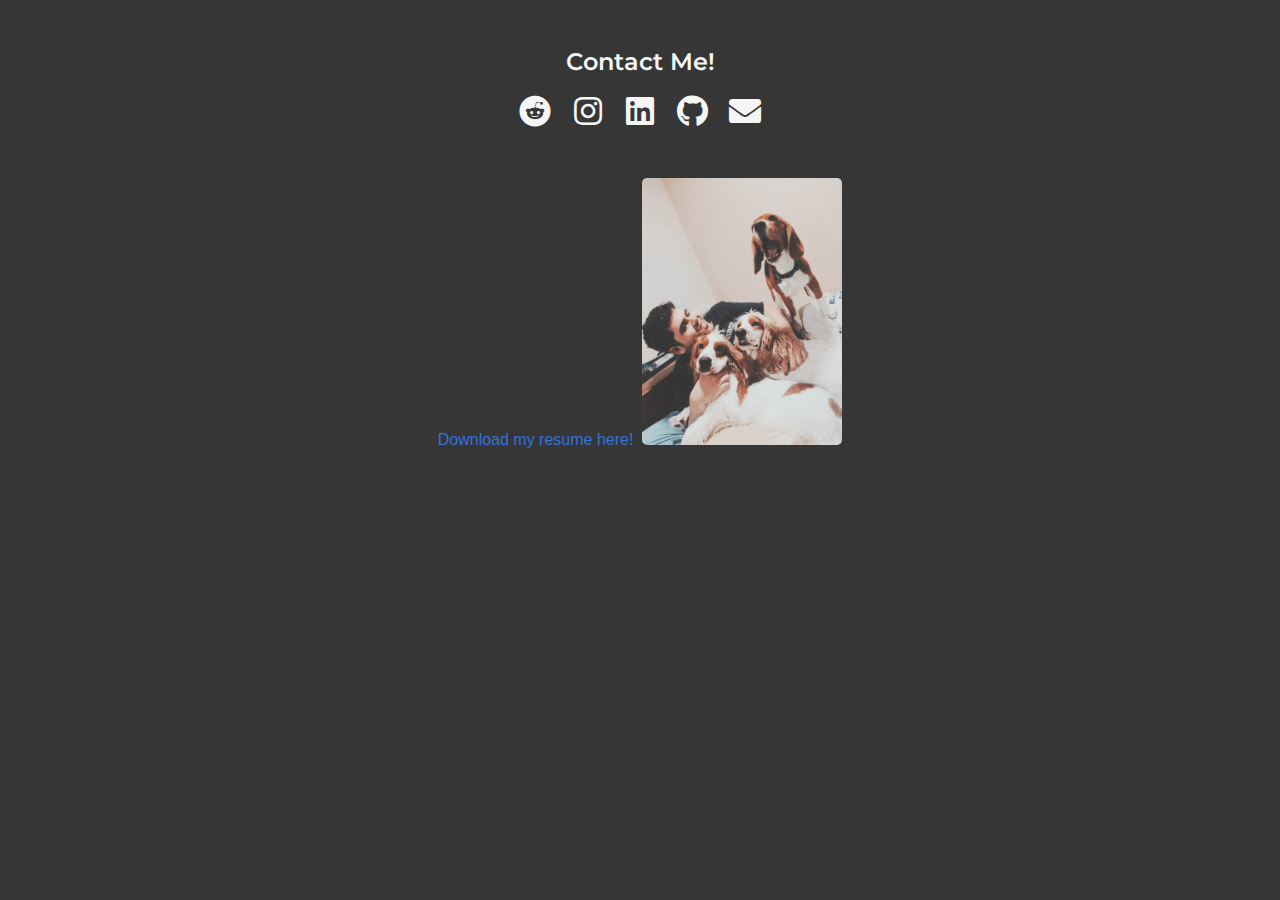
==== index.html @ 5aafd56a "Create index.html" ====
<!DOCTYPE html>
<html lang="en" class="dark">
<head>
   <meta charset="UTF-8">
   <meta name="viewport" content="width=device-width, initial-scale=1.0">
   <title>Oscar Gonzalez</title>
   <link rel="stylesheet" href="icons/font-awesome/css/all.css"/>
   <link rel="stylesheet" href="styles/bulma/css/bulma.css" />
   <link rel="stylesheet" href="styles/main.css" />
</head>
<body>
    <!--navbar-->
    <!-- <nav class="navbar dark" aria-label="main navigation">
        <div class="navbar-end dark">
            <div class="navbar item dark mx-3 my-5">
                <a href="es" class="dark">
                    <span class="icon is-medium">
                        <img src="icons/espana.png"></img>
                    </span>
                </a>
            </div>
            <div class="navbar item dark mx-3 my-5">
                <a href="index" class="dark">
                    <span class="icon is-medium">
                        <img src="icons/estados-unidos-de-america.png"></img>
                    </span>
                </a>
            </div>
        </div>
    </nav> -->
    <!--content-->
    <!-- <div class="container is-fluid dark mt-6 content has-text-centered">
        <div class="columns mx-1">
            <div class="column">
                <div class="box has-background-grey-dark">
                    <h3 class="title has-text-light">Hi, my name is Oscar Gonzalez!</h3>
                    <div class="tile is-ancestor">
                        <article class="tile is-child notification contrast-primary">
                            <p class="is-medium has-text-light">I am an informatics enginner student at Universidad Cat&oacute;lica in Asunci&oacute;n-Paraguay. <br> I like learn new things, travel, take care of my dogs, be with my girlfriend, friends, family and enjoy every moment in my life.
                            Right now working at <strong><a href="mailto:oscargonzalez159@gmail.com">your company</a></strong>.
                            </p>
                        </article>
                    </div>
                </div>
            </div>
        </div>
        
        <div class="column mx-1">
            <div class="box has-background-grey-dark">
            <h3 class="title has-text-light">Skills & technologies</h3>
                    <div class="tile is-ancestor">
                        <article class="tile is-child notification contrast-primary">
                            <div class="columns">
                                <div class="column has-text-light">
                                    <li>
                                        GIT
                                    </li>
                                </div>
                                <div class="column has-text-light">
                                    <li>
                                        GitHub
                                    </li>
                                </div>
                                <div class="column has-text-light">
                                    <li>
                                        Jira
                                    </li>
                                </div>
                                <div class="column has-text-light">
                                    <li>
                                        Frontend
                                    </li>
                                </div>
                                <div class="column has-text-light">
                                    <li>
                                        Backend
                                    </li>
                                </div>
                            </div>
                            <div class="columns">
                                <div class="column has-text-light">
                                    <li>
                                        C/C++/C#
                                    </li>
                                </div>
                                <div class="column has-text-light">
                                    <li>
                                        Python
                                    </li>
                                </div>
                                <div class="column has-text-light">
                                    <li>
                                        Java
                                    </li>
                                </div>
                                <div class="column has-text-light">
                                    <li>
                                        VB.NET
                                    </li>
                                </div>
                                <div class="column has-text-light">
                                    <li>
                                        Javascript
                                    </li>
                                </div>
                            </div>
                            <div class="columns">
                                <div class="column has-text-light">
                                    <li>
                                        Django
                                    </li>
                                </div>
                                <div class="column has-text-light">
                                    <li>
                                        Code reviews
                                    </li>
                                </div>
                                <div class="column has-text-light">
                                    <li>
                                        Open Source
                                    </li>
                                </div>
                                <div class="column has-text-light">
                                    <li>
                                        SQL(PostgreSQL, SQL Server, MySQL)
                                    </li>
                                </div>
                                <div class="column has-text-light">
                                    <li>
                                        Google Firecloud
                                    </li>
                                </div>
                            </div>
                        </article>
                    </div>
                </div>
        </div> 
        <img class="rounded mt-5" src="images/3perrosyyo.jpeg" width="200" height="260">
    </div> -->
    <!--footer-->
    <footer class="footer dark">
        <div class="content has-text-centered">
            <h3 class="title has-text-light">Contact Me!</h3> 
            <a class="mx-3" href="https://www.reddit.com/user/OscarGonzalez97">
                <span class="icon has-text-light">
                    <i class="fab fa-reddit fa-2x"></i>
                </span>
            </a>
            <a class="mx-3" href="https://instagram.com/ooscargonzalez_">
                <span class="icon has-text-light">
                    <i class="fab fa-instagram fa-2x"></i>
                </span>
            </a>
            <a class="mx-3" href="https://www.linkedin.com/in/oscar-enrique-g-443304181/">
                <span class="icon has-text-light">
                    <i class="fab fa-linkedin fa-2x"></i>
                </span>
            </a>
            <a class="mx-3" href="https://github.com/OscarGonzalez97">
                <span class="icon has-text-light">
                    <i class="fab fa-github fa-2x"></i>
                </span>
            </a>
            <a class="mx-3" href="mailto:oscargonzalez159@gmail.com">
                <span class="icon has-text-light">
                    <i class="fas fa-envelope fa-2x"></i>
                </span>
            </a>
            <!-- <p class="is-small">
                Icons from <a href="https://www.flaticon.es/autores/freepik" title="Freepik">Freepik</a>
            </p> -->
            <br>
            <br>
            <a href="https://oscargonzalez.work/images/Oscar_Gonzalez-resumern.pdf" download="oscar_gonzalez_resume.pdf">Download my resume here! <i class="fas fa-file-user"></i> </a>
            <img class="rounded mt-5" src="images/3perrosyyo.jpeg" width="200" height="260">
        </div>
      </footer>
</body>
</html>
---- styles/main.css ----
@import url('https://fonts.googleapis.com/css2?family=Montserrat:wght@500&display=swap');
@import url('https://fonts.googleapis.com/css2?family=Inconsolata:wght@500&&display=swap');

.dark{
  background-color: rgb(54, 54, 54);
}

.contrast-primary{
  background-color:#56248b;
}

.fab:hover{
  color: rgb(0, 209, 178);
}
.fas:hover{
  color: rgb(0, 209, 178);
}

.rounded{
  border-radius: 5px;
}

.title{
  font-family: "Montserrat";
  border:5px;
}

p,li{
  font-family: "Inconsolata";
}
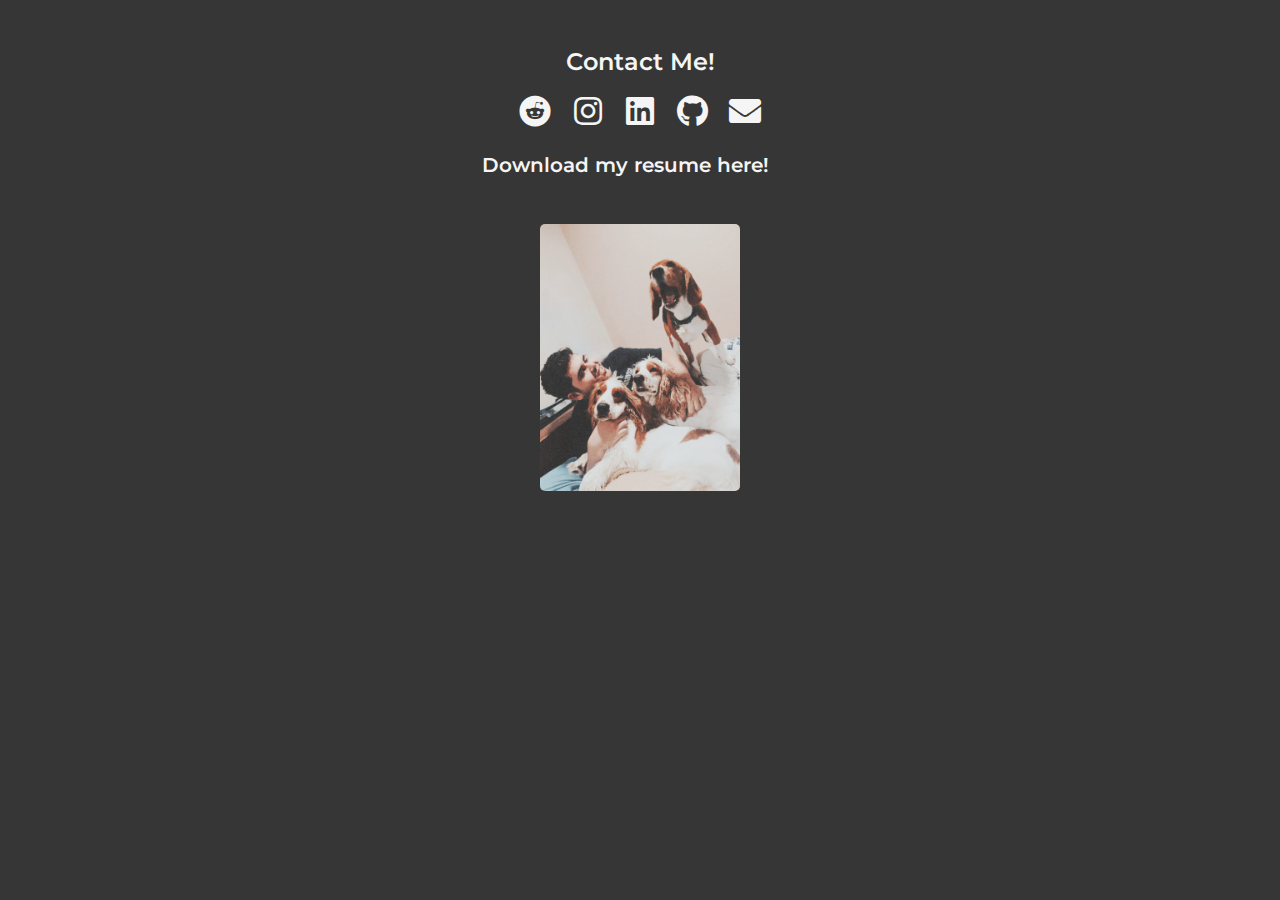
==== commit e8cfb5cf: "Update index.html" ====
--- a/index.html
+++ b/index.html
@@ -171,7 +171,7 @@
             </p> -->
             <br>
             <br>
-            <a href="https://oscargonzalez.work/images/Oscar_Gonzalez-resumern.pdf" download="oscar_gonzalez_resume.pdf">Download my resume here! <i class="fas fa-file-user"></i> </a>
+            <a href="https://oscargonzalez.work/images/Oscar_Gonzalez-resumern.pdf" download="oscar_gonzalez_resume.pdf"><h4 class="title has-text-light">Download my resume here! <span class="icon has-text-light"><i class="fas fa-file-user"></i></span> </h4></a>
             <img class="rounded mt-5" src="images/3perrosyyo.jpeg" width="200" height="260">
         </div>
       </footer>
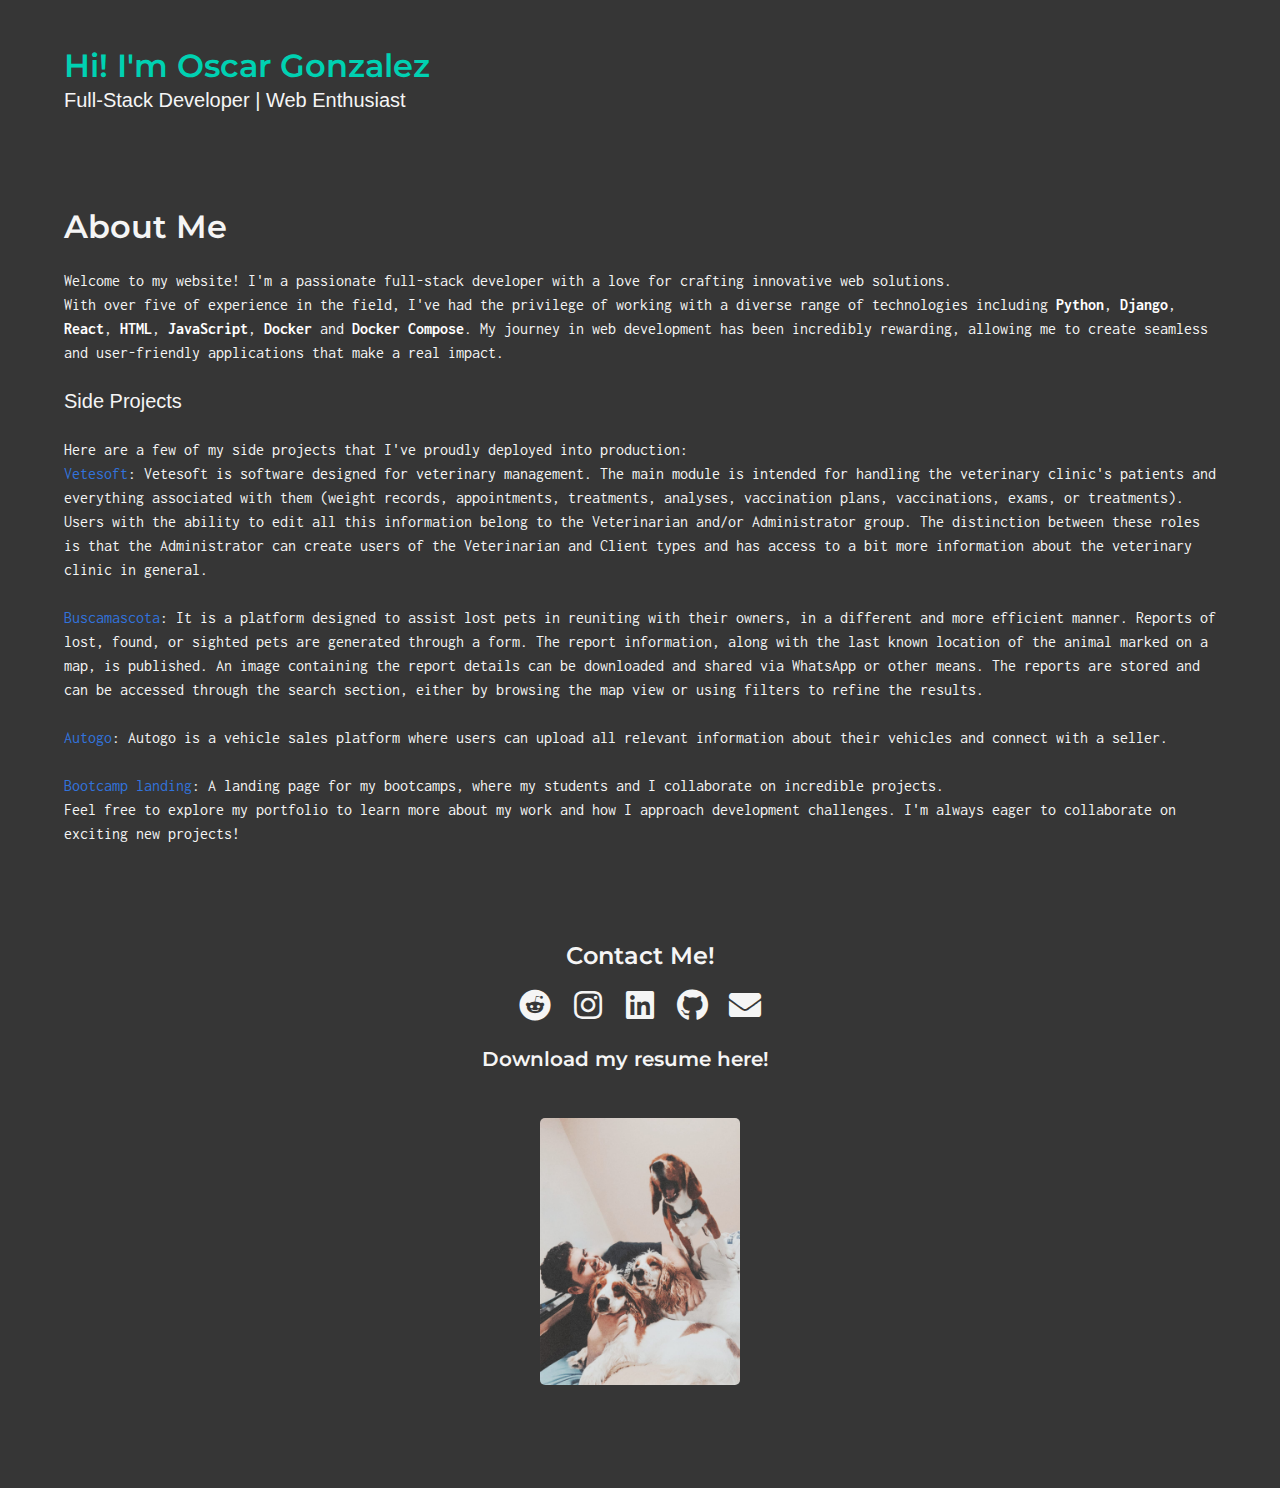
==== commit 19b163ff: "update website 2024" ====
--- a/index.html
+++ b/index.html
@@ -9,134 +9,49 @@
    <link rel="stylesheet" href="styles/main.css" />
 </head>
 <body>
-    <!--navbar-->
-    <!-- <nav class="navbar dark" aria-label="main navigation">
-        <div class="navbar-end dark">
-            <div class="navbar item dark mx-3 my-5">
-                <a href="es" class="dark">
-                    <span class="icon is-medium">
-                        <img src="icons/espana.png"></img>
-                    </span>
-                </a>
-            </div>
-            <div class="navbar item dark mx-3 my-5">
-                <a href="index" class="dark">
-                    <span class="icon is-medium">
-                        <img src="icons/estados-unidos-de-america.png"></img>
-                    </span>
-                </a>
+    <header class="hero">
+        <div class="hero-body">
+            <div class="container">
+                <h1 class="title has-text-primary">
+                    Hi! I'm Oscar Gonzalez
+                </h1>
+                <h2 class="subtitle has-text-light">
+                    Full-Stack Developer | Web Enthusiast
+                </h2>
             </div>
         </div>
-    </nav> -->
-    <!--content-->
-    <!-- <div class="container is-fluid dark mt-6 content has-text-centered">
-        <div class="columns mx-1">
-            <div class="column">
-                <div class="box has-background-grey-dark">
-                    <h3 class="title has-text-light">Hi, my name is Oscar Gonzalez!</h3>
-                    <div class="tile is-ancestor">
-                        <article class="tile is-child notification contrast-primary">
-                            <p class="is-medium has-text-light">I am an informatics enginner student at Universidad Cat&oacute;lica in Asunci&oacute;n-Paraguay. <br> I like learn new things, travel, take care of my dogs, be with my girlfriend, friends, family and enjoy every moment in my life.
-                            Right now working at <strong><a href="mailto:oscargonzalez159@gmail.com">your company</a></strong>.
-                            </p>
-                        </article>
-                    </div>
-                </div>
-            </div>
+    </header>
+    <section class="section">
+        <div class="container">
+            <h2 class="title has-text-light">About Me</h2>
+            <p class="has-text-light">Welcome to my website! I'm a passionate full-stack developer with a love for crafting innovative web solutions.</p>
+            
+            <p class="has-text-light">With over five of experience in the field, I've had the privilege of working with a diverse range of technologies including <strong class="has-text-white">Python</strong>, <strong class="has-text-white">Django</strong>, <strong class="has-text-white">React</strong>, <strong class="has-text-white">HTML</strong>, <strong class="has-text-white">JavaScript</strong>, <strong class="has-text-white">Docker</strong> and <strong class="has-text-white">Docker Compose</strong>. My journey in web development has been incredibly rewarding, allowing me to create seamless and user-friendly applications that make a real impact.</p>
+            <br/>
+            <h3 class="subtitle has-text-light">Side Projects</h3>
+            <p class="has-text-light">Here are a few of my side projects that I've proudly deployed into production:</p>
+            <ul>
+                <li class="has-text-light"><a href="https://vetesoft.com.py/" target="_blank">Vetesoft</a>:
+                    Vetesoft is software designed for veterinary management. The main module is intended for handling the veterinary clinic's patients and everything associated with them (weight records, appointments, treatments, analyses, vaccination plans, vaccinations, exams, or treatments). Users with the ability to edit all this information belong to the Veterinarian and/or Administrator group. The distinction between these roles is that the Administrator can create users of the Veterinarian and Client types and has access to a bit more information about the veterinary clinic in general.
+                </li>
+                <br/>
+                <li class="has-text-light"><a href="https://buscamascota.roshka.com/" target="_blank">Buscamascota</a>:
+                    It is a platform designed to assist lost pets in reuniting with their owners, in a different and more efficient manner.
+                    Reports of lost, found, or sighted pets are generated through a form. The report information, along with the last known location of the animal marked on a map, is published. An image containing the report details can be downloaded and shared via WhatsApp or other means. The reports are stored and can be accessed through the search section, either by browsing the map view or using filters to refine the results.
+                </li>
+                <br/>
+                <li class="has-text-light"><a href="https://autogo.com.py/" target="_blank">Autogo</a>:
+                    Autogo is a vehicle sales platform where users can upload all relevant information about their vehicles and connect with a seller.
+                </li>
+                <br/>
+                <li class="has-text-light"><a href="https://bootcamp-landing.vercel.app/" target="_blank">Bootcamp landing</a>:
+                    A landing page for my bootcamps, where my students and I collaborate on incredible projects. 
+                </li>
+            </ul>
+            
+            <p class="has-text-light">Feel free to explore my portfolio to learn more about my work and how I approach development challenges. I'm always eager to collaborate on exciting new projects!</p>
         </div>
-        
-        <div class="column mx-1">
-            <div class="box has-background-grey-dark">
-            <h3 class="title has-text-light">Skills & technologies</h3>
-                    <div class="tile is-ancestor">
-                        <article class="tile is-child notification contrast-primary">
-                            <div class="columns">
-                                <div class="column has-text-light">
-                                    <li>
-                                        GIT
-                                    </li>
-                                </div>
-                                <div class="column has-text-light">
-                                    <li>
-                                        GitHub
-                                    </li>
-                                </div>
-                                <div class="column has-text-light">
-                                    <li>
-                                        Jira
-                                    </li>
-                                </div>
-                                <div class="column has-text-light">
-                                    <li>
-                                        Frontend
-                                    </li>
-                                </div>
-                                <div class="column has-text-light">
-                                    <li>
-                                        Backend
-                                    </li>
-                                </div>
-                            </div>
-                            <div class="columns">
-                                <div class="column has-text-light">
-                                    <li>
-                                        C/C++/C#
-                                    </li>
-                                </div>
-                                <div class="column has-text-light">
-                                    <li>
-                                        Python
-                                    </li>
-                                </div>
-                                <div class="column has-text-light">
-                                    <li>
-                                        Java
-                                    </li>
-                                </div>
-                                <div class="column has-text-light">
-                                    <li>
-                                        VB.NET
-                                    </li>
-                                </div>
-                                <div class="column has-text-light">
-                                    <li>
-                                        Javascript
-                                    </li>
-                                </div>
-                            </div>
-                            <div class="columns">
-                                <div class="column has-text-light">
-                                    <li>
-                                        Django
-                                    </li>
-                                </div>
-                                <div class="column has-text-light">
-                                    <li>
-                                        Code reviews
-                                    </li>
-                                </div>
-                                <div class="column has-text-light">
-                                    <li>
-                                        Open Source
-                                    </li>
-                                </div>
-                                <div class="column has-text-light">
-                                    <li>
-                                        SQL(PostgreSQL, SQL Server, MySQL)
-                                    </li>
-                                </div>
-                                <div class="column has-text-light">
-                                    <li>
-                                        Google Firecloud
-                                    </li>
-                                </div>
-                            </div>
-                        </article>
-                    </div>
-                </div>
-        </div> 
-        <img class="rounded mt-5" src="images/3perrosyyo.jpeg" width="200" height="260">
-    </div> -->
+    </section>  
     <!--footer-->
     <footer class="footer dark">
         <div class="content has-text-centered">
@@ -171,7 +86,7 @@
             </p> -->
             <br>
             <br>
-            <a href="https://oscargonzalez.work/images/Oscar_Gonzalez-resumern.pdf" download="oscar_gonzalez_resume.pdf"><h4 class="title has-text-light">Download my resume here! <span class="icon has-text-light"><i class="fas fa-file-user"></i></span> </h4></a>
+            <a href="https://oscargonzalez.work/images/CV.pdf" download="oscar_gonzalez_resume.pdf"><h4 class="title has-text-light">Download my resume here! <span class="icon has-text-light"><i class="fas fa-file-user"></i></span> </h4></a>
             <img class="rounded mt-5" src="images/3perrosyyo.jpeg" width="200" height="260">
         </div>
       </footer>
--- a/styles/main.css
+++ b/styles/main.css
@@ -6,7 +6,7 @@
 }
 
 .contrast-primary{
-  background-color:#56248b;
+  background-color:rgb(214, 0, 0);
 }
 
 .fab:hover{
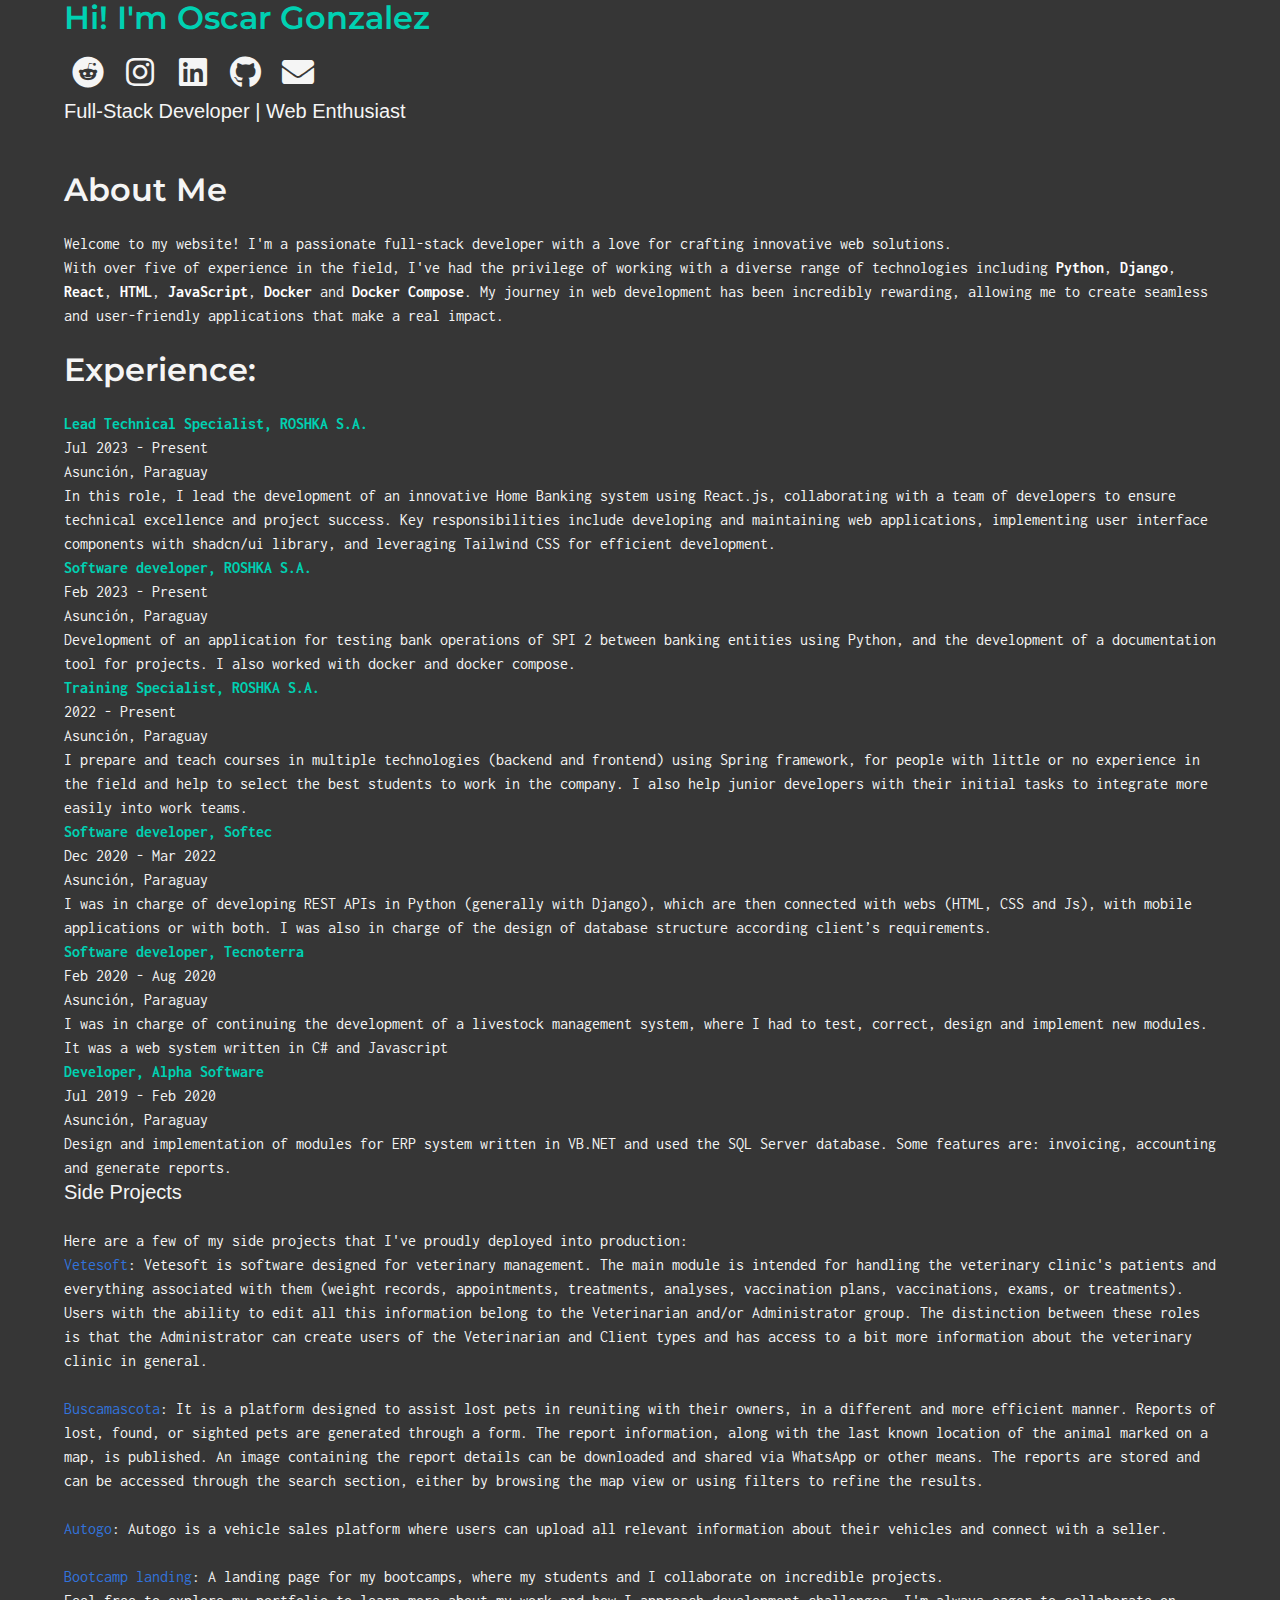
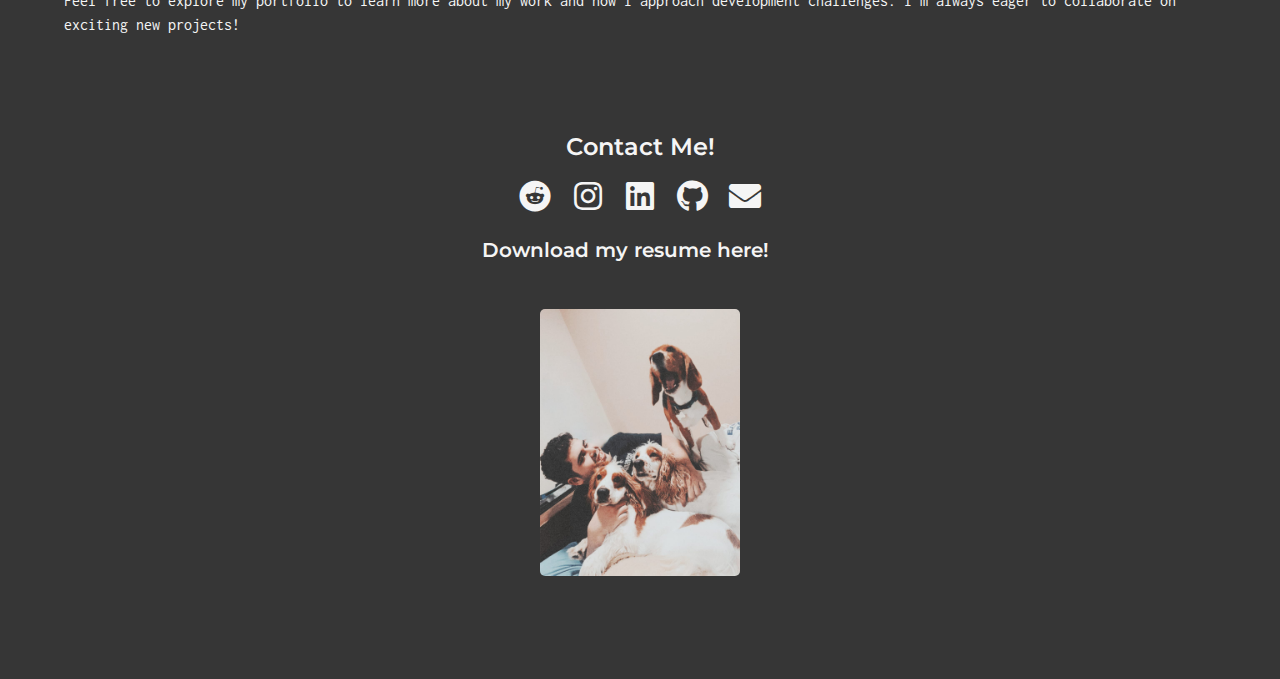
==== commit 68e95216: "se agrega experiencia" ====
--- a/index.html
+++ b/index.html
@@ -10,12 +10,37 @@
 </head>
 <body>
     <header class="hero">
-        <div class="hero-body">
+        <div class="hero-body p-0">
             <div class="container">
                 <h1 class="title has-text-primary">
                     Hi! I'm Oscar Gonzalez
                 </h1>
-                <h2 class="subtitle has-text-light">
+                <a class="mx-3" href="https://www.reddit.com/user/OscarGonzalez97">
+                    <span class="icon has-text-light">
+                        <i class="fab fa-reddit fa-2x"></i>
+                    </span>
+                </a>
+                <a class="mx-3" href="https://instagram.com/ooscargonzalez_">
+                    <span class="icon has-text-light">
+                        <i class="fab fa-instagram fa-2x"></i>
+                    </span>
+                </a>
+                <a class="mx-3" href="https://www.linkedin.com/in/oscar-enrique-g-443304181/">
+                    <span class="icon has-text-light">
+                        <i class="fab fa-linkedin fa-2x"></i>
+                    </span>
+                </a>
+                <a class="mx-3" href="https://github.com/OscarGonzalez97">
+                    <span class="icon has-text-light">
+                        <i class="fab fa-github fa-2x"></i>
+                    </span>
+                </a>
+                <a class="mx-3" href="mailto:oscargonzalez159@gmail.com">
+                    <span class="icon has-text-light">
+                        <i class="fas fa-envelope fa-2x"></i>
+                    </span>
+                </a>
+                <h2 class="subtitle has-text-light mt-2">
                     Full-Stack Developer | Web Enthusiast
                 </h2>
             </div>
@@ -28,6 +53,36 @@
             
             <p class="has-text-light">With over five of experience in the field, I've had the privilege of working with a diverse range of technologies including <strong class="has-text-white">Python</strong>, <strong class="has-text-white">Django</strong>, <strong class="has-text-white">React</strong>, <strong class="has-text-white">HTML</strong>, <strong class="has-text-white">JavaScript</strong>, <strong class="has-text-white">Docker</strong> and <strong class="has-text-white">Docker Compose</strong>. My journey in web development has been incredibly rewarding, allowing me to create seamless and user-friendly applications that make a real impact.</p>
             <br/>
+            <h2 class="title has-text-light">Experience:</h2>
+            <p class="has-text-light"><strong class="has-text-primary">Lead Technical Specialist, ROSHKA S.A.</strong><br>
+            Jul 2023 - Present<br>
+            Asunción, Paraguay<br>
+            In this role, I lead the development of an innovative Home Banking system using React.js, collaborating with a team of developers to ensure technical excellence and project success. Key responsibilities include developing and maintaining web applications, implementing user interface components with shadcn/ui library, and leveraging Tailwind CSS for efficient development.</p>
+            <p class="has-text-light"><strong class="has-text-primary">Software developer, ROSHKA S.A.</strong><br>
+            Feb 2023 - Present<br>
+            Asunción, Paraguay<br>
+            Development of an application for testing bank operations of SPI 2 between banking entities using Python, and the development of a documentation tool for projects. I also worked with docker and docker compose.</p>
+            <p class="has-text-light"><strong class="has-text-primary">Training Specialist, ROSHKA S.A.</strong><br>
+            2022 - Present<br>
+            Asunción, Paraguay<br>
+            I prepare and teach courses in multiple technologies (backend and frontend) using Spring framework, for people with little or no
+            experience in the field and help to select the best students to work in the company. I also help junior developers
+            with their initial tasks to integrate more easily into work teams.</p>
+            <p class="has-text-light"><strong class="has-text-primary">Software developer, Softec </strong><br>
+            Dec 2020 - Mar 2022<br>
+            Asunción, Paraguay<br>
+            I was in charge of developing REST APIs in Python (generally with Django), which are then connected with
+            webs (HTML, CSS and Js), with mobile applications or with both. I was also in charge of the design of database
+            structure according client’s requirements.</p>
+            <p class="has-text-light"><strong class="has-text-primary">Software developer, Tecnoterra </strong><br>
+            Feb 2020 - Aug 2020<br>
+            Asunción, Paraguay<br>
+            I was in charge of continuing the development of a livestock management system, where I had to test, correct, design and implement new modules. It was a web system written in C# and Javascript</p>
+            <p class="has-text-light"><strong class="has-text-primary">Developer, Alpha Software </strong><br>
+            Jul 2019 - Feb 2020<br>
+            Asunción, Paraguay<br>
+            Design and implementation of modules for ERP system written in VB.NET and used the SQL Server database.
+            Some features are: invoicing, accounting and generate reports.<br/>
             <h3 class="subtitle has-text-light">Side Projects</h3>
             <p class="has-text-light">Here are a few of my side projects that I've proudly deployed into production:</p>
             <ul>
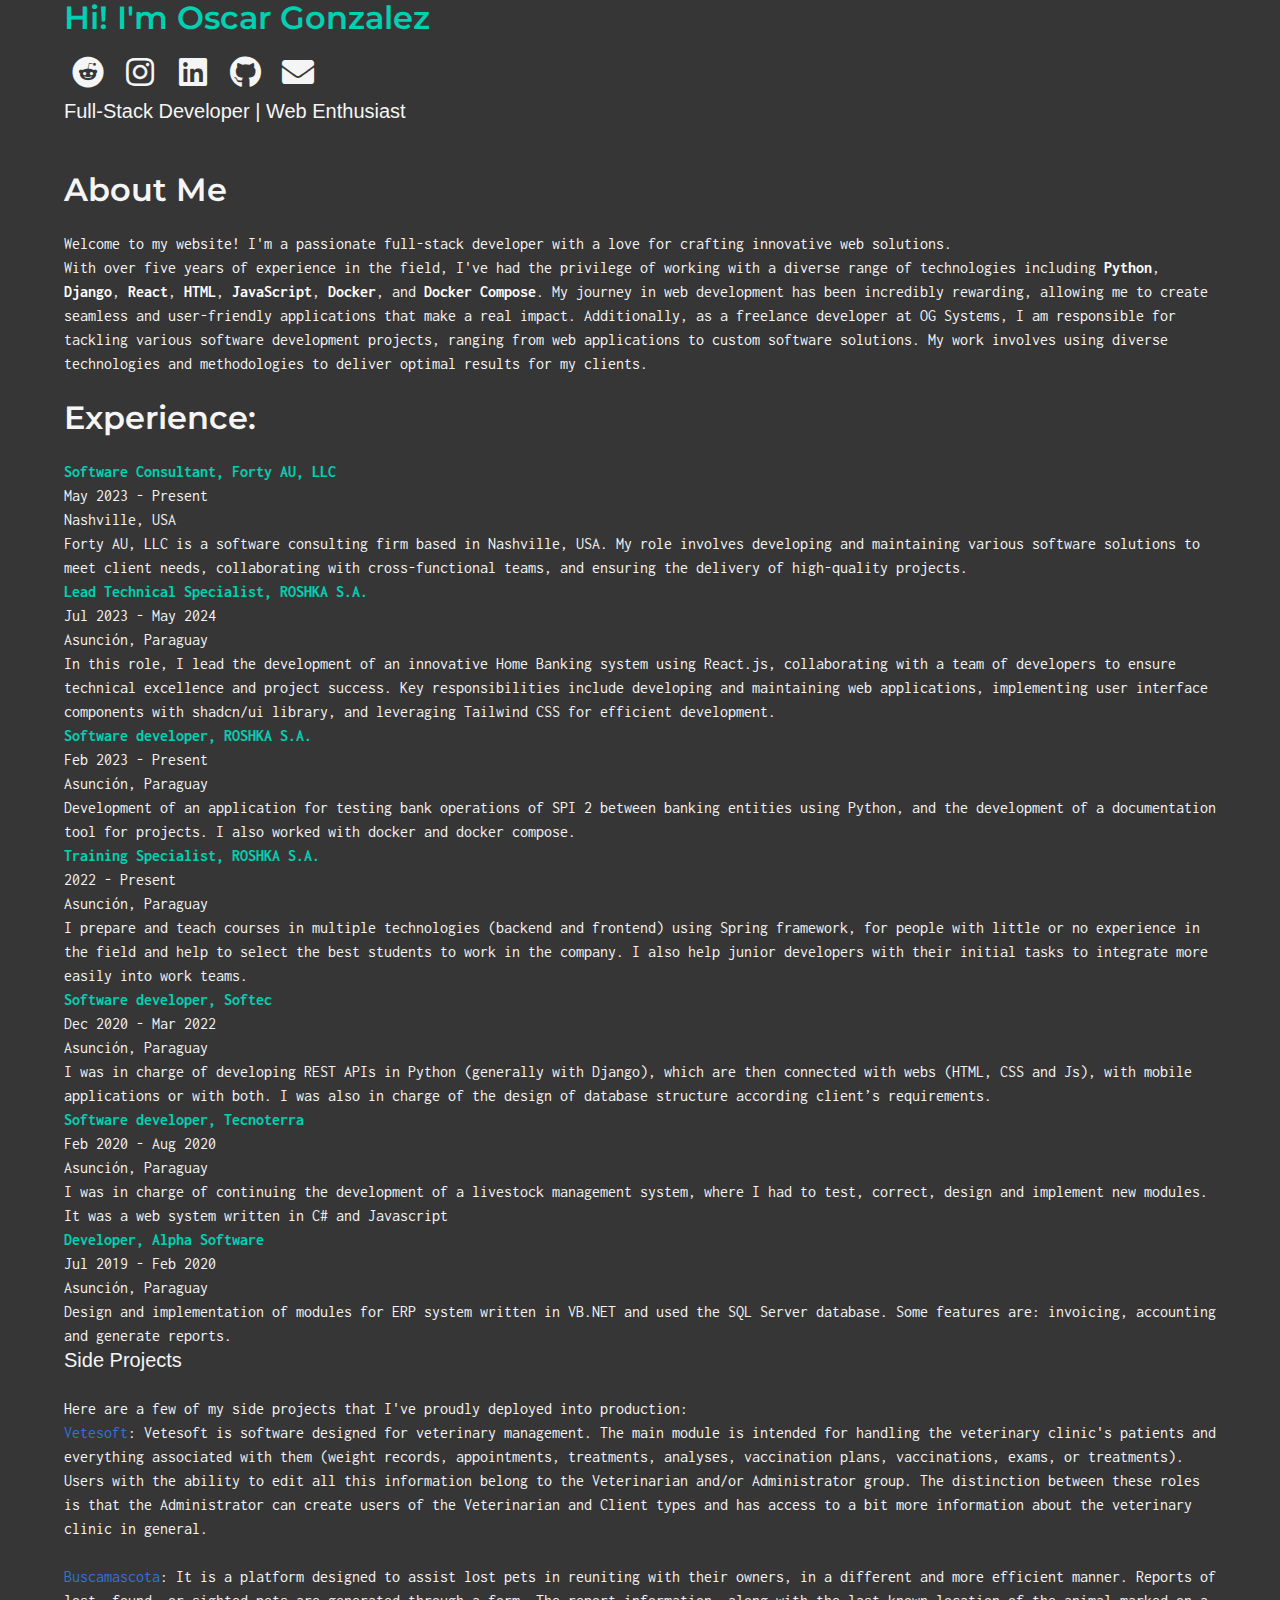
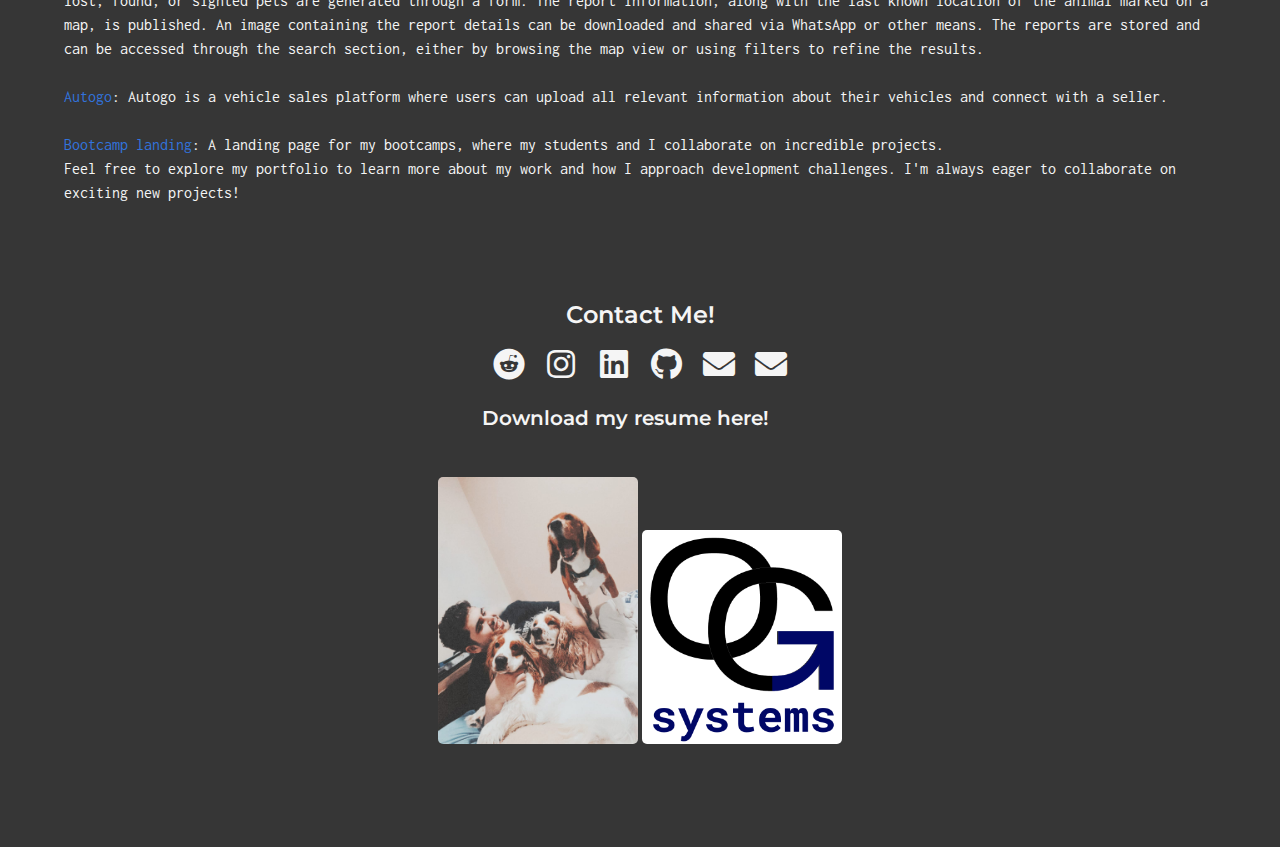
==== commit fd0194ca: "Update index.html" ====
--- a/index.html
+++ b/index.html
@@ -51,11 +51,17 @@
             <h2 class="title has-text-light">About Me</h2>
             <p class="has-text-light">Welcome to my website! I'm a passionate full-stack developer with a love for crafting innovative web solutions.</p>
             
-            <p class="has-text-light">With over five of experience in the field, I've had the privilege of working with a diverse range of technologies including <strong class="has-text-white">Python</strong>, <strong class="has-text-white">Django</strong>, <strong class="has-text-white">React</strong>, <strong class="has-text-white">HTML</strong>, <strong class="has-text-white">JavaScript</strong>, <strong class="has-text-white">Docker</strong> and <strong class="has-text-white">Docker Compose</strong>. My journey in web development has been incredibly rewarding, allowing me to create seamless and user-friendly applications that make a real impact.</p>
-            <br/>
+            <p class="has-text-light">With over five years of experience in the field, I've had the privilege of working with a diverse range of technologies including <strong class="has-text-white">Python</strong>, <strong class="has-text-white">Django</strong>, <strong class="has-text-white">React</strong>, <strong class="has-text-white">HTML</strong>, <strong class="has-text-white">JavaScript</strong>, <strong class="has-text-white">Docker</strong>, and <strong class="has-text-white">Docker Compose</strong>. My journey in web development has been incredibly rewarding, allowing me to create seamless and user-friendly applications that make a real impact. Additionally, as a freelance developer at OG Systems, I am responsible for tackling various software development projects, ranging from web applications to custom software solutions. My work involves using diverse technologies and methodologies to deliver optimal results for my clients.</p>
+
+           <br/>
             <h2 class="title has-text-light">Experience:</h2>
+           <p class="has-text-light"><strong class="has-text-primary">Software Consultant, Forty AU, LLC</strong><br>
+            May 2023 - Present<br>
+            Nashville, USA<br>
+           Forty AU, LLC is a software consulting firm based in Nashville, USA. My role involves developing and maintaining various software solutions to meet client needs, collaborating with cross-functional teams, and ensuring the delivery of high-quality projects.
+
             <p class="has-text-light"><strong class="has-text-primary">Lead Technical Specialist, ROSHKA S.A.</strong><br>
-            Jul 2023 - Present<br>
+            Jul 2023 - May 2024<br>
             Asunción, Paraguay<br>
             In this role, I lead the development of an innovative Home Banking system using React.js, collaborating with a team of developers to ensure technical excellence and project success. Key responsibilities include developing and maintaining web applications, implementing user interface components with shadcn/ui library, and leveraging Tailwind CSS for efficient development.</p>
             <p class="has-text-light"><strong class="has-text-primary">Software developer, ROSHKA S.A.</strong><br>
@@ -131,6 +137,11 @@
                     <i class="fab fa-github fa-2x"></i>
                 </span>
             </a>
+           <a class="mx-3" href="mailto:admin@ogsystems.online">
+                <span class="icon has-text-light">
+                    <i class="fas fa-envelope fa-2x"></i>
+                </span>
+            </a>
             <a class="mx-3" href="mailto:oscargonzalez159@gmail.com">
                 <span class="icon has-text-light">
                     <i class="fas fa-envelope fa-2x"></i>
@@ -143,6 +154,7 @@
             <br>
             <a href="https://oscargonzalez.work/images/CV.pdf" download="oscar_gonzalez_resume.pdf"><h4 class="title has-text-light">Download my resume here! <span class="icon has-text-light"><i class="fas fa-file-user"></i></span> </h4></a>
             <img class="rounded mt-5" src="images/3perrosyyo.jpeg" width="200" height="260">
+            <img class="rounded mt-5" src="images/ogsystems.png" width="200" height="260">
         </div>
       </footer>
 </body>
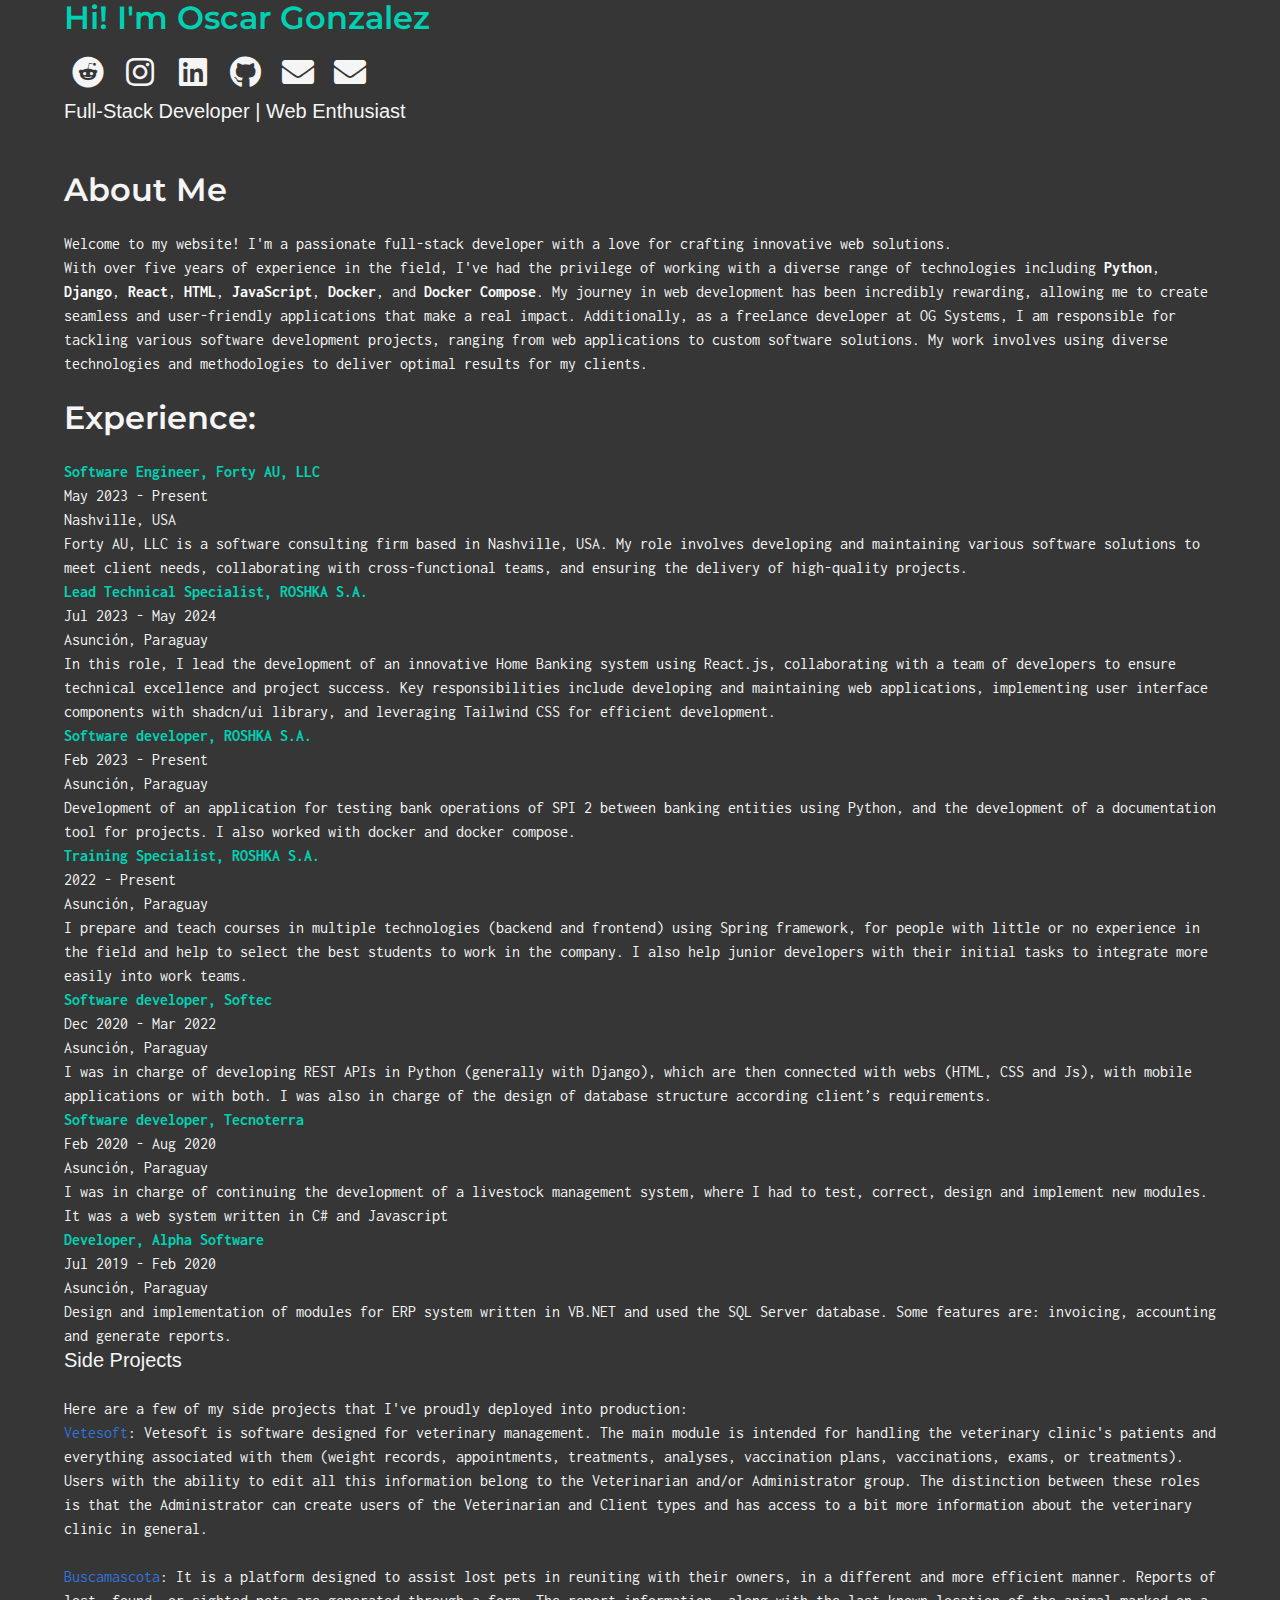
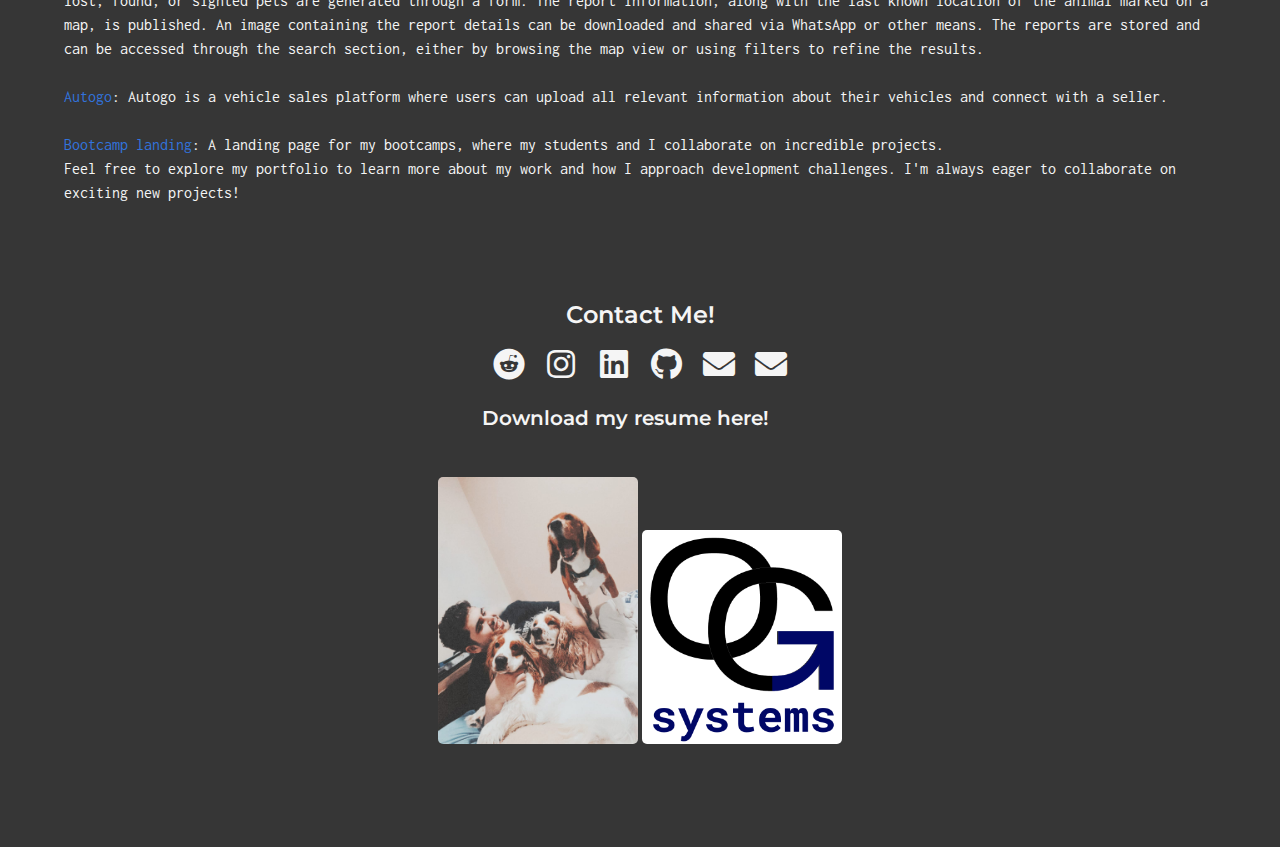
==== commit 4d9f4659: "Update index.html" ====
--- a/index.html
+++ b/index.html
@@ -35,6 +35,11 @@
                         <i class="fab fa-github fa-2x"></i>
                     </span>
                 </a>
+               <a class="mx-3" href="mailto:admin@ogsystems.online">
+                <span class="icon has-text-light">
+                    <i class="fas fa-envelope fa-2x"></i>
+                </span>
+               </a>
                 <a class="mx-3" href="mailto:oscargonzalez159@gmail.com">
                     <span class="icon has-text-light">
                         <i class="fas fa-envelope fa-2x"></i>
@@ -55,7 +60,7 @@
 
            <br/>
             <h2 class="title has-text-light">Experience:</h2>
-           <p class="has-text-light"><strong class="has-text-primary">Software Consultant, Forty AU, LLC</strong><br>
+           <p class="has-text-light"><strong class="has-text-primary">Software Engineer, Forty AU, LLC</strong><br>
             May 2023 - Present<br>
             Nashville, USA<br>
            Forty AU, LLC is a software consulting firm based in Nashville, USA. My role involves developing and maintaining various software solutions to meet client needs, collaborating with cross-functional teams, and ensuring the delivery of high-quality projects.
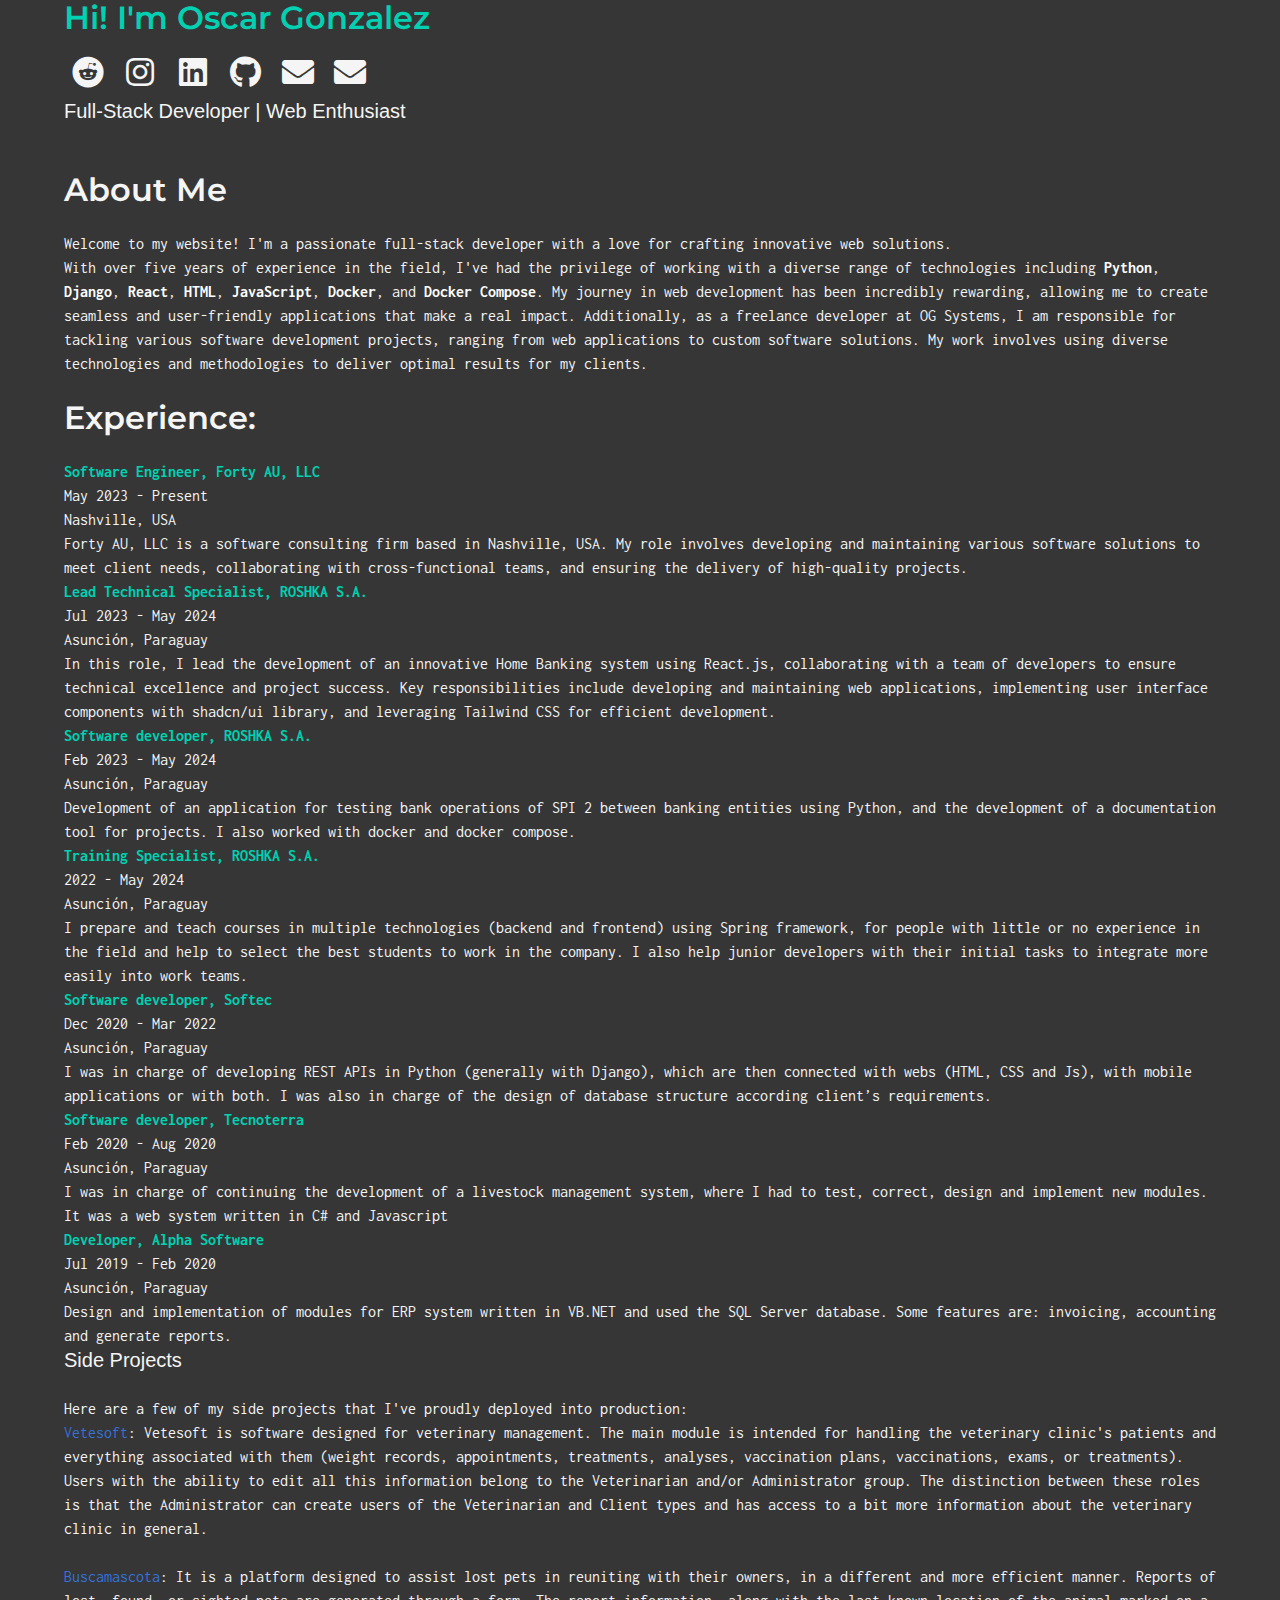
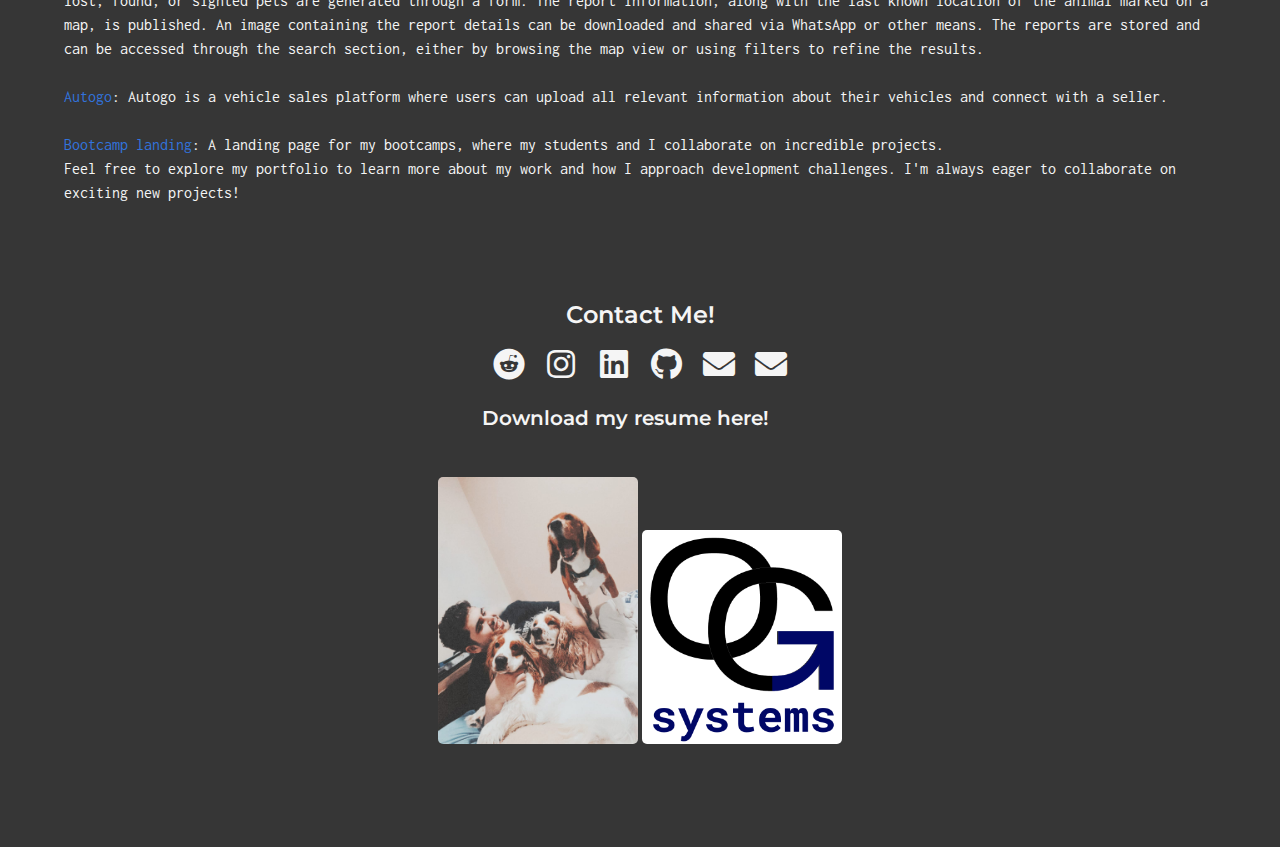
==== commit b619b809: "Actualizar index.html" ====
--- a/index.html
+++ b/index.html
@@ -70,11 +70,11 @@
             Asunción, Paraguay<br>
             In this role, I lead the development of an innovative Home Banking system using React.js, collaborating with a team of developers to ensure technical excellence and project success. Key responsibilities include developing and maintaining web applications, implementing user interface components with shadcn/ui library, and leveraging Tailwind CSS for efficient development.</p>
             <p class="has-text-light"><strong class="has-text-primary">Software developer, ROSHKA S.A.</strong><br>
-            Feb 2023 - Present<br>
+            Feb 2023 - May 2024<br>
             Asunción, Paraguay<br>
             Development of an application for testing bank operations of SPI 2 between banking entities using Python, and the development of a documentation tool for projects. I also worked with docker and docker compose.</p>
             <p class="has-text-light"><strong class="has-text-primary">Training Specialist, ROSHKA S.A.</strong><br>
-            2022 - Present<br>
+            2022 - May 2024<br>
             Asunción, Paraguay<br>
             I prepare and teach courses in multiple technologies (backend and frontend) using Spring framework, for people with little or no
             experience in the field and help to select the best students to work in the company. I also help junior developers
